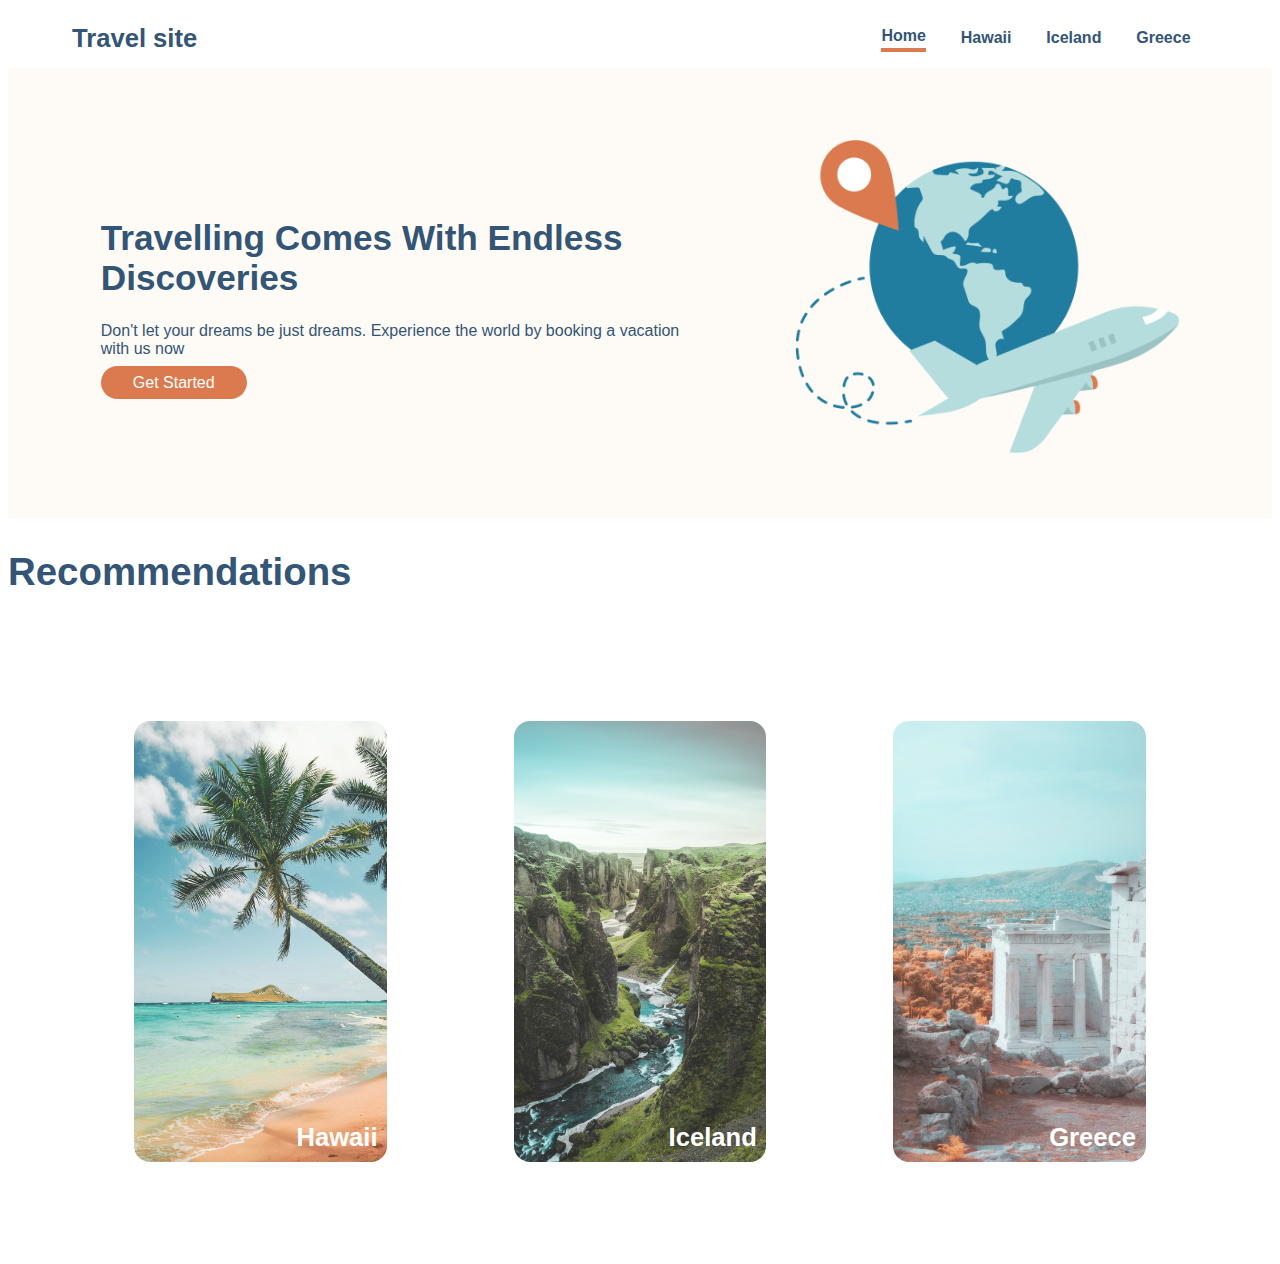
==== index.html @ c97ea915 "add sass and recommendation section" ====
<!DOCTYPE html>
<html lang="en">
  <head>
    <meta charset="UTF-8" />
    <meta http-equiv="X-UA-Compatible" content="IE=edge" />
    <meta name="viewport" content="width=device-width, initial-scale=1.0" />
    <link rel="stylesheet" href="./css/main.css" />
    <link rel="stylesheet" href="css/global.css" />
    <title>Travel Site</title>
  </head>
  <body>
    <header>
      <section class="main-nav">
        <div class="main-nav__header">Travel site</div>
        <nav>
          <ul class="main-nav__list"">
          <li id="active"><a class="main-nav__item" href="/index.html">Home</a></li>
          <li><a class="main-nav__item" href="./pages/hawaii.html">Hawaii</a></li>
          <li><a class="main-nav__item" href="./pages/iceland.html">Iceland</a></li>
          <li ><a class="main-nav__item" href="./pages/greece.html">Greece</a></li>
        </ul>
      </nav>
        
      </section>
    </header>
    <main>
      <section class="hero">
        <div class="hero-left">
          <div class="hero-header">
            <h1>Travelling Comes With Endless Discoveries</h1>
          </div>
          <div class="hero-text">
            <p>Don't let your dreams be just dreams.
               Experience the world by booking a vacation
               with us now</p>
          </div>
          <div class="hero-btn"><a href=class="btn">Get Started</a></div>
        </div>
        <div class="hero-right">
        </div>
      </section>
      <section class="recommendations">
        <div class="recommendations_header">
          <h2>Recommendations</h2>
        </div>
        <article class="recommendations-box ">
          <div class="recommendations_box__item hawaii">
            <div class="item">Hawaii</div>
          </div>
          <div class="recommendations_box__item iceland">
            <div class="item">Iceland</div>
          </div>
          <div class="recommendations_box__item greece">
            <div class="item">Greece</div>
          </div>
        </article>
      </section>
    </main>
    <footer>
      <section class="footer"></section>
    </footer>
  </body>
</html>
---- css/main.css ----
*,
*::before,
*::after {
  box-sizing: border-box;
}

html {
  font-family: Verdana, Geneva, Tahoma, sans-serif;
}

#active {
  /* text-decoration: underline;
  text-decoration-color: #db7a4e;
  text-decoration-thickness: 0.2rem; */
  border-bottom: 0.25rem solid #db7a4e;
  padding-bottom: 0.2rem;
  margin-top: 0.2rem;
}

.main-nav {
  display: flex;
  flex-direction: row;
  align-items: center;
  justify-content: space-between;
  background-color: #ffffff;
  position: -webkit-sticky;
  position: sticky;
}
.main-nav .main-nav__header {
  font-size: 1.6rem;
  font-weight: 600;
  color: #335576;
}
.main-nav .main-nav__list {
  display: flex;
  list-style: none;
  width: 30vw;
  align-items: center;
  justify-content: space-around;
  margin-right: 4rem;
  font-weight: 600;
}
.main-nav .main-nav__list li .main-nav__item {
  color: #335576;
  text-decoration: none;
}

.hero {
  background-color: #fefaf5;
  height: 50vh;
  display: flex;
  align-items: center;
  justify-content: space-evenly;
}
.hero .hero-left {
  width: 47vw;
}
.hero .hero-left h1 {
  font-size: 2.2rem;
}
.hero .hero-left a {
  background-color: #DB7A4E;
  padding: 0.5rem 2rem;
  border-radius: 2rem;
  color: white;
  font-weight: 500;
  text-decoration: none;
}
.hero .hero-right {
  background-image: url(../../assets/Images/hero.png);
  background-size: cover;
  background-position: center;
  display: flex;
  justify-content: center;
  align-items: center;
  height: 20rem;
  width: 24rem;
}

.recommendations .recommendations_header {
  font-size: 1.6rem;
  font-weight: 600;
  color: #335576;
}
.recommendations .recommendations-box {
  width: 100%;
  height: 70vh;
  display: flex;
  align-items: center;
  justify-content: space-evenly;
}
.recommendations .recommendations-box .hawaii {
  background-image: url(/assets/Images/hawaii.jpg);
  background-size: cover;
  background-position: center;
  display: flex;
  justify-content: center;
  align-items: center;
}
.recommendations .recommendations-box .iceland {
  background-image: url(/assets/Images/iceland.jpg);
  background-size: cover;
  background-position: center;
  display: flex;
  justify-content: center;
  align-items: center;
}
.recommendations .recommendations-box .greece {
  background-image: url(/assets/Images/greece.jpg);
  background-size: cover;
  background-position: center;
  display: flex;
  justify-content: center;
  align-items: center;
}
.recommendations .recommendations-box .recommendations_box__item {
  height: 70%;
  width: 20%;
  border-radius: 1rem;
  display: flex;
  align-items: flex-end;
  justify-content: flex-end;
}
.recommendations .recommendations-box .recommendations_box__item .item {
  padding: 0.6rem;
  color: white;
  font-weight: 600;
  font-size: 1.6rem;
}

h1,
p {
  color: #335576;
}/*# sourceMappingURL=main.css.map */
---- css/global.css ----
*,
*::before,
*::after {
  box-sizing: border-box;
}

html {
  font-family: Verdana, Geneva, Tahoma, sans-serif;
}

.main-nav__header {
  color: #335576;
  font-size: 2rem;
  margin-left: 4rem;
  font-weight: 600;
}

a {
  text-decoration: none;
}
/* Navbar */
#active {
  /* text-decoration: underline;
  text-decoration-color: #db7a4e;
  text-decoration-thickness: 0.2rem; */
  border-bottom: 0.25rem solid #db7a4e;
  padding-bottom: 0.2rem;
  margin-top: 0.2rem;
}
.main-nav {
  display: flex;
  flex-direction: row;
  align-items: center;
  justify-content: space-between;
  background-color: #ffffff;
  position: sticky;
}

.main-nav__list {
  display: flex;
  list-style: none;
  width: 30vw;
  align-items: center;
  justify-content: space-around;
  margin-right: 4rem;
  font-weight: 600;
}

.main-nav__header {
  color: #335576;
}

li .main-nav__item {
  color: #335576;
}
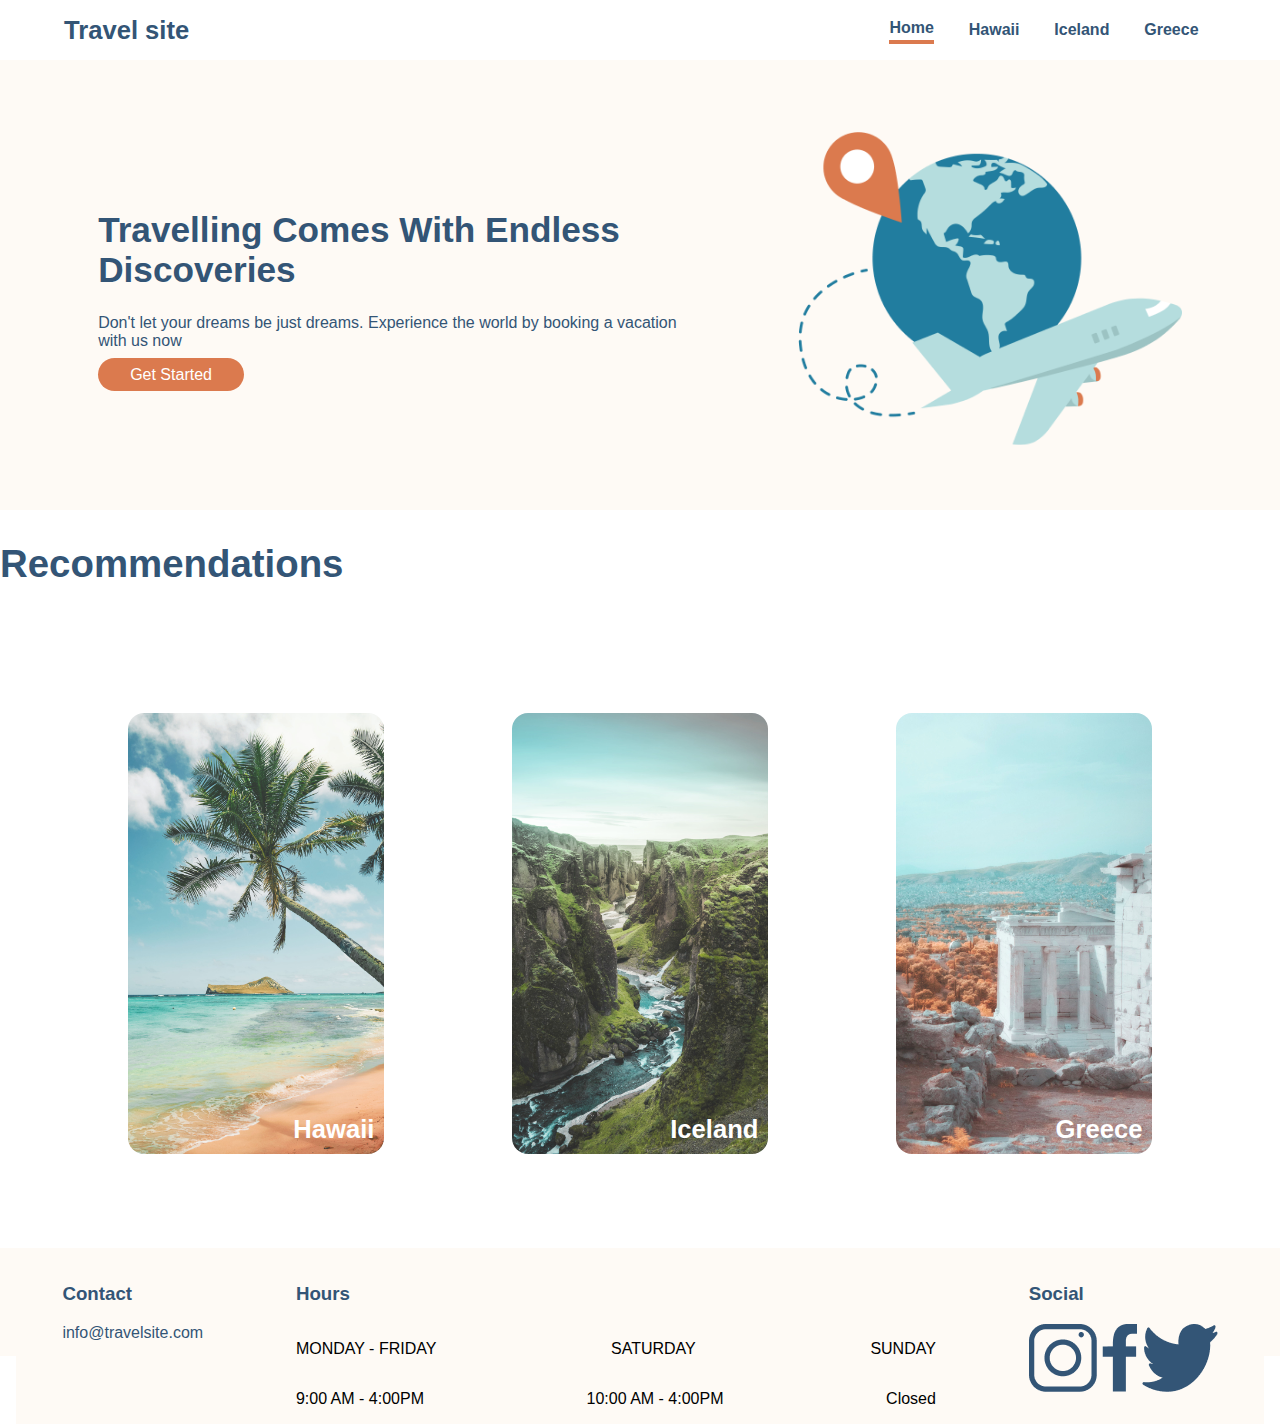
==== commit 2d0408c2: "add footer to landing page" ====
--- a/index.html
+++ b/index.html
@@ -57,7 +57,45 @@
       </section>
     </main>
     <footer>
-      <section class="footer"></section>
+      <section class="footer_container">
+        <div class="footer_contact">
+          <div class="contact_item">
+            <h3 class="contact_header">Contact</h3>
+            <p class="contact_email">info@travelsite.com</p>
+          </div>
+        </div>
+        <div class="footer_hours">
+          <h3 class="hours_header">Hours</h3>
+          <div class="hours_subheader">
+            <ul>
+              <li class="subheader_item">MONDAY - FRIDAY</li>
+              <li class="subheader_item">SATURDAY</li>
+              <li class="subheader_item">SUNDAY</li>
+            </ul>
+          </div>
+          <div class="hours">
+            <ul>
+              <li class="hours_item">9:00 AM - 4:00PM</li>
+              <li class="hours_item">10:00 AM - 4:00PM</li>
+              <li class="hours_item">Closed</li>
+            </ul>
+          </div>
+        </div>
+
+          <div class="footer_social">
+            <h3 class="social_header">Social</h3>
+            <a class="social_item" href="www.instagram.com">
+              <img src="/assets/Icons/icon-instagram.png"
+               alt="instagram icon">
+            </a>
+            <a class="social_item" href="www.facebook.com">
+              <img src="/assets/Icons/icon-facebook.png" alt="facebook icon">
+            </a>
+            <a class="social_item" href="www.twitter.com">
+              <img src="/assets/Icons/icon-twitter.png" alt="twitter icon">
+            </a>
+          </div>
+      </section>
     </footer>
   </body>
 </html>
--- a/css/main.css
+++ b/css/main.css
@@ -6,6 +6,11 @@
 
 html {
   font-family: Verdana, Geneva, Tahoma, sans-serif;
+}
+
+body {
+  margin: 0;
+  padding: 0;
 }
 
 #active {
@@ -91,27 +96,27 @@
 }
 .recommendations .recommendations-box .hawaii {
   background-image: url(/assets/Images/hawaii.jpg);
+  display: flex;
+  justify-content: space-around;
+  align-items: center;
   background-size: cover;
   background-position: center;
-  display: flex;
-  justify-content: center;
-  align-items: center;
 }
 .recommendations .recommendations-box .iceland {
   background-image: url(/assets/Images/iceland.jpg);
+  display: flex;
+  justify-content: space-around;
+  align-items: center;
   background-size: cover;
   background-position: center;
-  display: flex;
-  justify-content: center;
-  align-items: center;
 }
 .recommendations .recommendations-box .greece {
   background-image: url(/assets/Images/greece.jpg);
+  display: flex;
+  justify-content: space-around;
+  align-items: center;
   background-size: cover;
   background-position: center;
-  display: flex;
-  justify-content: center;
-  align-items: center;
 }
 .recommendations .recommendations-box .recommendations_box__item {
   height: 70%;
@@ -128,6 +133,60 @@
   font-size: 1.6rem;
 }
 
+footer {
+  background-color: #FEFAF5;
+  height: 12vh;
+  padding: 1rem;
+}
+
+.footer_container {
+  display: flex;
+  justify-content: space-around;
+  align-items: center;
+  background-color: #FEFAF5;
+  align-items: flex-start;
+}
+.footer_container .footer_contact .contact_header {
+  color: #335576;
+}
+.footer_container .footer_hours {
+  width: 50vw;
+  display: flex;
+  align-items: flex-start;
+  flex-direction: column;
+}
+.footer_container .footer_hours .hours_header {
+  color: #335576;
+}
+.footer_container .footer_hours .hours_subheader {
+  width: 100%;
+}
+.footer_container .footer_hours .hours_subheader ul {
+  list-style: none;
+  display: flex;
+  align-items: center;
+  justify-content: space-between;
+  flex-direction: row;
+  padding: 0;
+}
+.footer_container .footer_hours .hours {
+  width: 100%;
+}
+.footer_container .footer_hours .hours ul {
+  list-style: none;
+  display: flex;
+  align-items: center;
+  justify-content: space-between;
+  flex-direction: row;
+  padding: 0;
+}
+.footer_container .footer_social .social_header {
+  color: #335576;
+}
+.footer_container .footer_social a {
+  text-decoration: none;
+}
+
 h1,
 p {
   color: #335576;
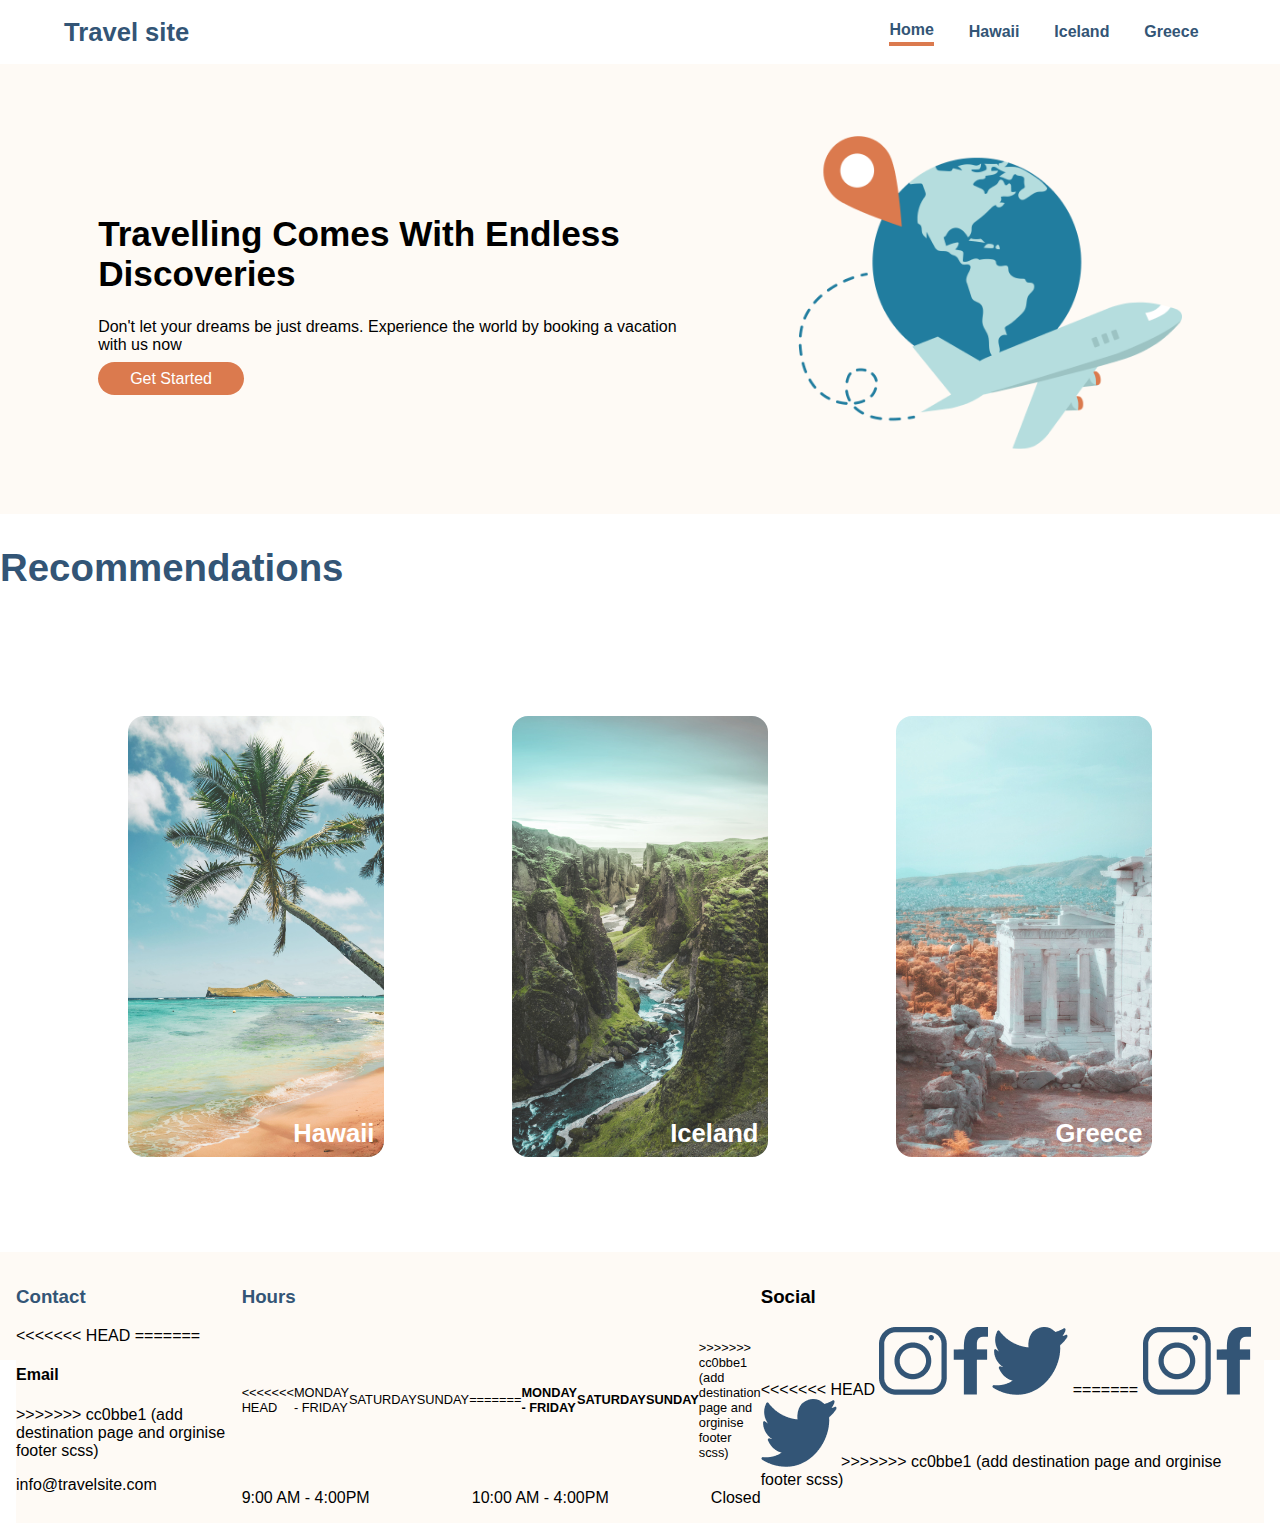
==== commit 3570fb2a: "commit merge" ====
--- a/index.html
+++ b/index.html
@@ -61,6 +61,10 @@
         <div class="footer_contact">
           <div class="contact_item">
             <h3 class="contact_header">Contact</h3>
+<<<<<<< HEAD
+=======
+            <h4 class="contact_subheader">Email</h4>
+>>>>>>> cc0bbe1 (add destination page and orginise footer scss)
             <p class="contact_email">info@travelsite.com</p>
           </div>
         </div>
@@ -68,9 +72,15 @@
           <h3 class="hours_header">Hours</h3>
           <div class="hours_subheader">
             <ul>
+<<<<<<< HEAD
               <li class="subheader_item">MONDAY - FRIDAY</li>
               <li class="subheader_item">SATURDAY</li>
               <li class="subheader_item">SUNDAY</li>
+=======
+              <li class="subheader_item"><h4>MONDAY - FRIDAY</h4></li>
+              <li class="subheader_item"><h4>SATURDAY</h4></li>
+              <li class="subheader_item"><h4>SUNDAY</h4></li>
+>>>>>>> cc0bbe1 (add destination page and orginise footer scss)
             </ul>
           </div>
           <div class="hours">
@@ -84,6 +94,7 @@
 
           <div class="footer_social">
             <h3 class="social_header">Social</h3>
+<<<<<<< HEAD
             <a class="social_item" href="www.instagram.com">
               <img src="/assets/Icons/icon-instagram.png"
                alt="instagram icon">
@@ -94,6 +105,25 @@
             <a class="social_item" href="www.twitter.com">
               <img src="/assets/Icons/icon-twitter.png" alt="twitter icon">
             </a>
+=======
+            <a class="social_item"
+             href="www.instagram.com">
+              <img src="/assets/Icons/icon-instagram.png" alt="instagram icon">
+            </a>
+
+
+            <a class="social_item"
+             href="www.facebook.com"
+             class="facebook" >
+              <img class="facebook" src="/assets/Icons/icon-facebook.png" alt="facebook icon">
+            </a>
+
+            <a class="social_item"
+             href="www.twitter.com">
+              <img src="/assets/Icons/icon-twitter.png" alt="twitter icon">
+            </a>
+
+>>>>>>> cc0bbe1 (add destination page and orginise footer scss)
           </div>
       </section>
     </footer>
--- a/css/main.css
+++ b/css/main.css
@@ -28,8 +28,14 @@
   align-items: center;
   justify-content: space-between;
   background-color: #ffffff;
+<<<<<<< HEAD
   position: -webkit-sticky;
   position: sticky;
+=======
+  position: fixed;
+  width: 100%;
+  height: 4rem;
+>>>>>>> cc0bbe1 (add destination page and orginise footer scss)
 }
 .main-nav .main-nav__header {
   font-size: 1.6rem;
@@ -56,6 +62,10 @@
   display: flex;
   align-items: center;
   justify-content: space-evenly;
+<<<<<<< HEAD
+=======
+  padding-top: 4rem;
+>>>>>>> cc0bbe1 (add destination page and orginise footer scss)
 }
 .hero .hero-left {
   width: 47vw;
@@ -168,6 +178,12 @@
   justify-content: space-between;
   flex-direction: row;
   padding: 0;
+<<<<<<< HEAD
+=======
+  color: #DB7A4E;
+  font-weight: 500;
+  font-size: 0.8rem;
+>>>>>>> cc0bbe1 (add destination page and orginise footer scss)
 }
 .footer_container .footer_hours .hours {
   width: 100%;
@@ -180,12 +196,25 @@
   flex-direction: row;
   padding: 0;
 }
+<<<<<<< HEAD
 .footer_container .footer_social .social_header {
+=======
+.footer_container .footer_social_header {
+>>>>>>> cc0bbe1 (add destination page and orginise footer scss)
   color: #335576;
 }
 .footer_container .footer_social a {
   text-decoration: none;
 }
+<<<<<<< HEAD
+=======
+.footer_container .footer_social a img {
+  width: 2rem;
+}
+.footer_container .footer_social a .facebook {
+  width: 1rem;
+}
+>>>>>>> cc0bbe1 (add destination page and orginise footer scss)
 
 h1,
 p {
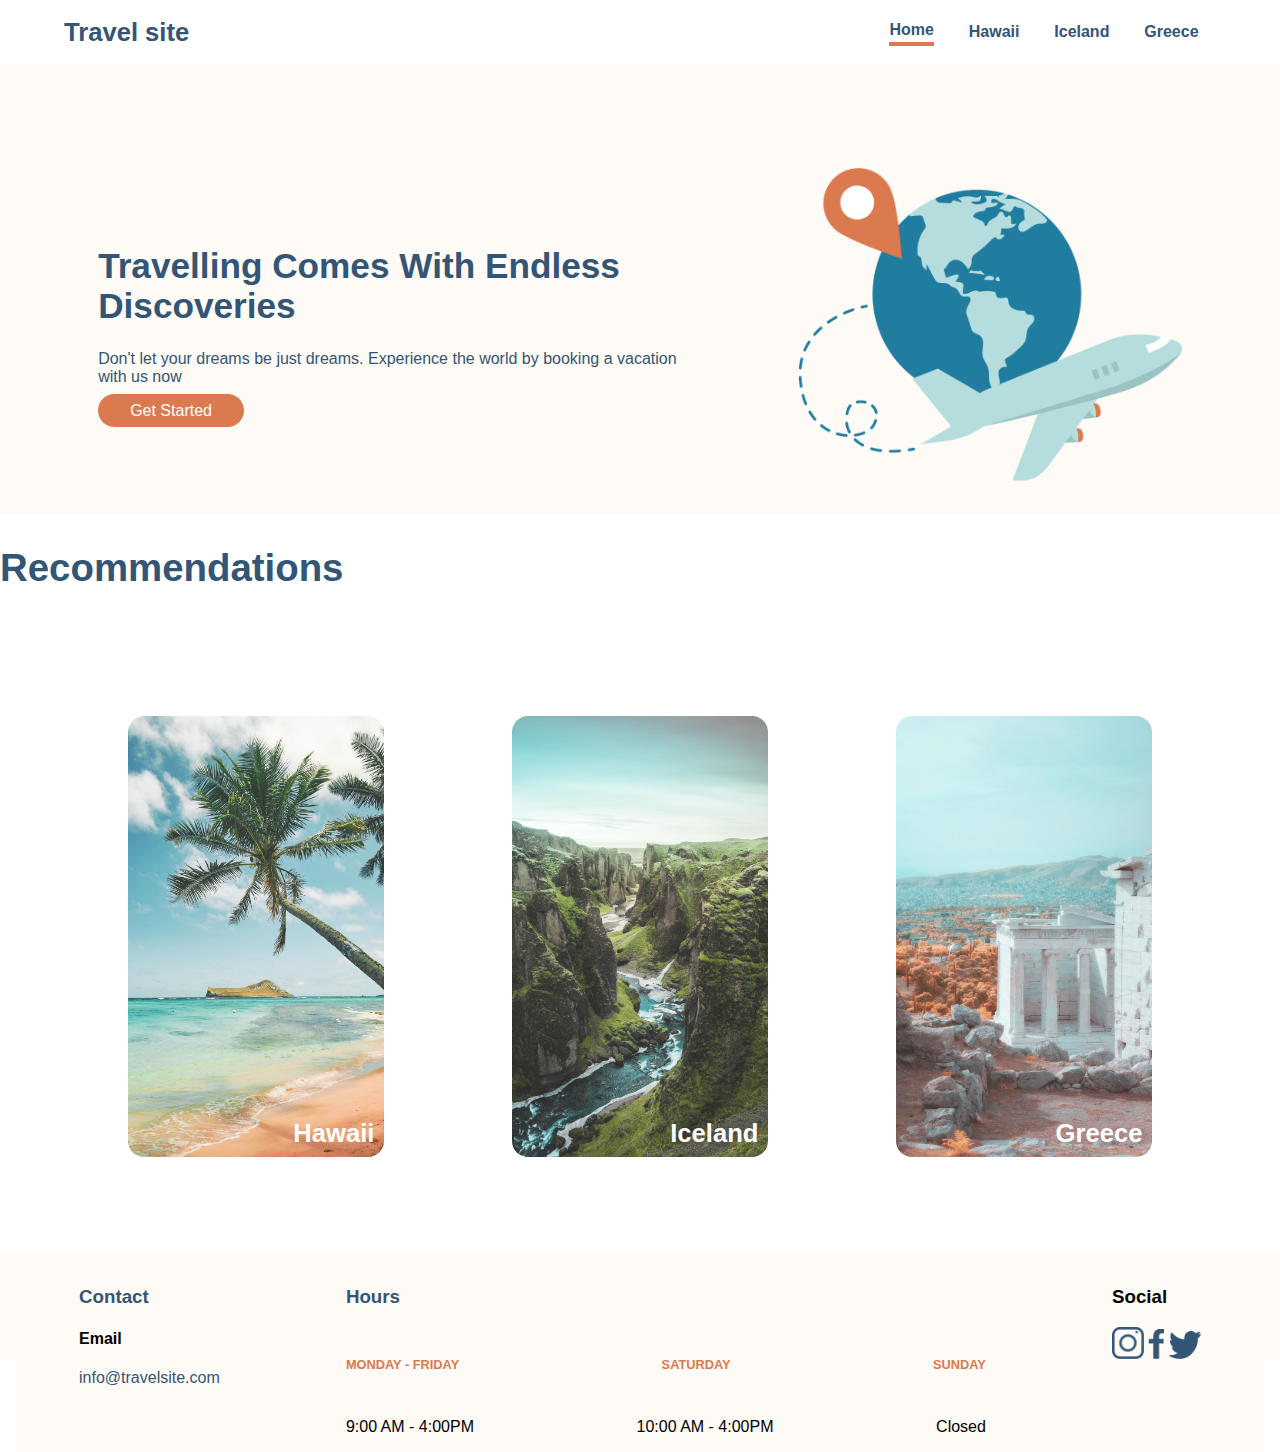
==== commit 023bc536: "add destination html,css and clean code" ====
--- a/index.html
+++ b/index.html
@@ -61,10 +61,7 @@
         <div class="footer_contact">
           <div class="contact_item">
             <h3 class="contact_header">Contact</h3>
-<<<<<<< HEAD
-=======
             <h4 class="contact_subheader">Email</h4>
->>>>>>> cc0bbe1 (add destination page and orginise footer scss)
             <p class="contact_email">info@travelsite.com</p>
           </div>
         </div>
@@ -72,15 +69,9 @@
           <h3 class="hours_header">Hours</h3>
           <div class="hours_subheader">
             <ul>
-<<<<<<< HEAD
-              <li class="subheader_item">MONDAY - FRIDAY</li>
-              <li class="subheader_item">SATURDAY</li>
-              <li class="subheader_item">SUNDAY</li>
-=======
               <li class="subheader_item"><h4>MONDAY - FRIDAY</h4></li>
               <li class="subheader_item"><h4>SATURDAY</h4></li>
               <li class="subheader_item"><h4>SUNDAY</h4></li>
->>>>>>> cc0bbe1 (add destination page and orginise footer scss)
             </ul>
           </div>
           <div class="hours">
@@ -94,18 +85,6 @@
 
           <div class="footer_social">
             <h3 class="social_header">Social</h3>
-<<<<<<< HEAD
-            <a class="social_item" href="www.instagram.com">
-              <img src="/assets/Icons/icon-instagram.png"
-               alt="instagram icon">
-            </a>
-            <a class="social_item" href="www.facebook.com">
-              <img src="/assets/Icons/icon-facebook.png" alt="facebook icon">
-            </a>
-            <a class="social_item" href="www.twitter.com">
-              <img src="/assets/Icons/icon-twitter.png" alt="twitter icon">
-            </a>
-=======
             <a class="social_item"
              href="www.instagram.com">
               <img src="/assets/Icons/icon-instagram.png" alt="instagram icon">
@@ -123,7 +102,6 @@
               <img src="/assets/Icons/icon-twitter.png" alt="twitter icon">
             </a>
 
->>>>>>> cc0bbe1 (add destination page and orginise footer scss)
           </div>
       </section>
     </footer>
--- a/css/main.css
+++ b/css/main.css
@@ -28,14 +28,9 @@
   align-items: center;
   justify-content: space-between;
   background-color: #ffffff;
-<<<<<<< HEAD
-  position: -webkit-sticky;
-  position: sticky;
-=======
   position: fixed;
   width: 100%;
   height: 4rem;
->>>>>>> cc0bbe1 (add destination page and orginise footer scss)
 }
 .main-nav .main-nav__header {
   font-size: 1.6rem;
@@ -62,10 +57,7 @@
   display: flex;
   align-items: center;
   justify-content: space-evenly;
-<<<<<<< HEAD
-=======
   padding-top: 4rem;
->>>>>>> cc0bbe1 (add destination page and orginise footer scss)
 }
 .hero .hero-left {
   width: 47vw;
@@ -178,12 +170,9 @@
   justify-content: space-between;
   flex-direction: row;
   padding: 0;
-<<<<<<< HEAD
-=======
   color: #DB7A4E;
   font-weight: 500;
   font-size: 0.8rem;
->>>>>>> cc0bbe1 (add destination page and orginise footer scss)
 }
 .footer_container .footer_hours .hours {
   width: 100%;
@@ -196,25 +185,18 @@
   flex-direction: row;
   padding: 0;
 }
-<<<<<<< HEAD
-.footer_container .footer_social .social_header {
-=======
 .footer_container .footer_social_header {
->>>>>>> cc0bbe1 (add destination page and orginise footer scss)
   color: #335576;
 }
 .footer_container .footer_social a {
   text-decoration: none;
 }
-<<<<<<< HEAD
-=======
 .footer_container .footer_social a img {
   width: 2rem;
 }
 .footer_container .footer_social a .facebook {
   width: 1rem;
 }
->>>>>>> cc0bbe1 (add destination page and orginise footer scss)
 
 h1,
 p {
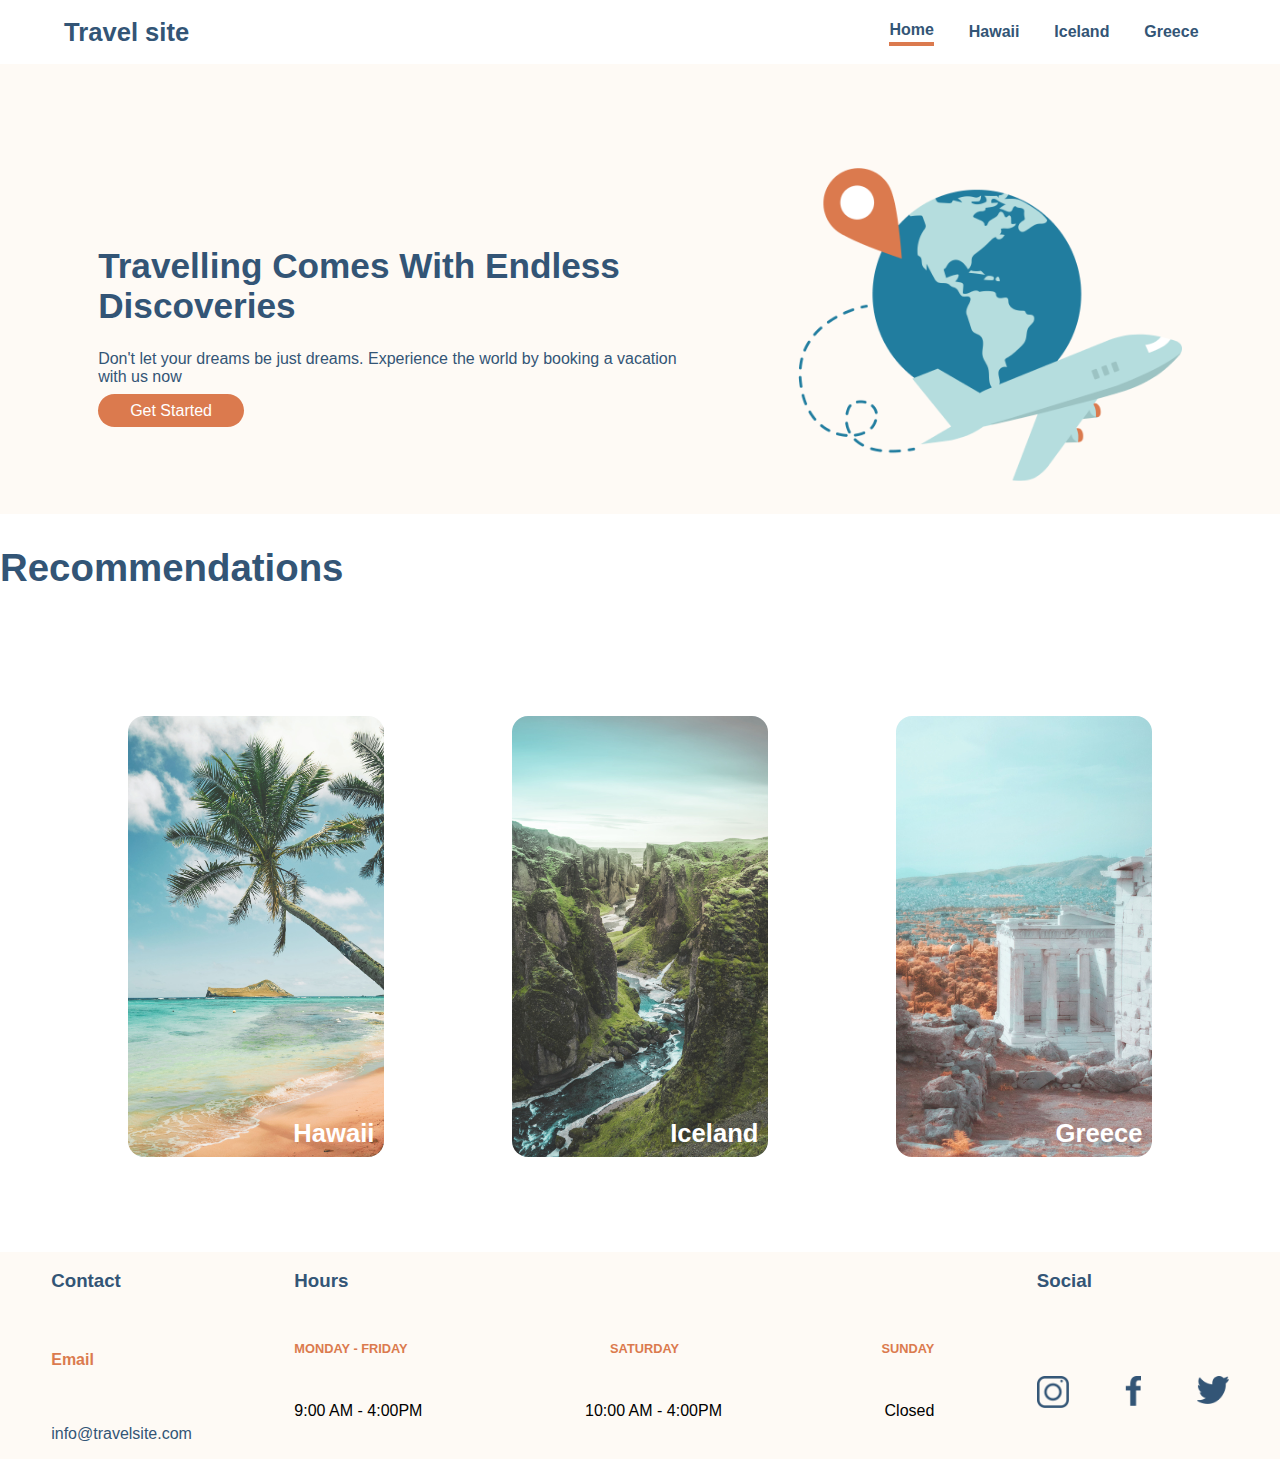
==== commit 810c6b35: "update footer" ====
--- a/index.html
+++ b/index.html
@@ -60,9 +60,11 @@
       <section class="footer_container">
         <div class="footer_contact">
           <div class="contact_item">
-            <h3 class="contact_header">Contact</h3>
-            <h4 class="contact_subheader">Email</h4>
-            <p class="contact_email">info@travelsite.com</p>
+            
+            <div class="contact_head"><h3 class="contact_header">Contact</h3></div>
+            <div class="contact_subhead"><h4 class="contact_subheader">Email</h4></div>
+            <div class="contact_email"><p class="contact_email">info@travelsite.com</p></div>
+            
           </div>
         </div>
         <div class="footer_hours">
@@ -84,8 +86,12 @@
         </div>
 
           <div class="footer_social">
-            <h3 class="social_header">Social</h3>
-            <a class="social_item"
+            <div class="social_head">
+              <h3 class="social_header">Social</h3>
+            </div>
+            
+            <div class="social_icons">
+              <a class="social_item"
              href="www.instagram.com">
               <img src="/assets/Icons/icon-instagram.png" alt="instagram icon">
             </a>
@@ -101,7 +107,7 @@
              href="www.twitter.com">
               <img src="/assets/Icons/icon-twitter.png" alt="twitter icon">
             </a>
-
+            </div>
           </div>
       </section>
     </footer>
--- a/css/main.css
+++ b/css/main.css
@@ -7,16 +7,12 @@
 html {
   font-family: Verdana, Geneva, Tahoma, sans-serif;
 }
-
-body {
+html body {
   margin: 0;
   padding: 0;
 }
 
 #active {
-  /* text-decoration: underline;
-  text-decoration-color: #db7a4e;
-  text-decoration-thickness: 0.2rem; */
   border-bottom: 0.25rem solid #db7a4e;
   padding-bottom: 0.2rem;
   margin-top: 0.2rem;
@@ -24,9 +20,9 @@
 
 .main-nav {
   display: flex;
+  align-items: center;
+  justify-content: space-between;
   flex-direction: row;
-  align-items: center;
-  justify-content: space-between;
   background-color: #ffffff;
   position: fixed;
   width: 100%;
@@ -38,11 +34,11 @@
   color: #335576;
 }
 .main-nav .main-nav__list {
-  display: flex;
+  justify-content: space-around;
+  display: flex;
+  align-items: center;
   list-style: none;
   width: 30vw;
-  align-items: center;
-  justify-content: space-around;
   margin-right: 4rem;
   font-weight: 600;
 }
@@ -52,11 +48,11 @@
 }
 
 .hero {
+  display: flex;
+  align-items: center;
+  justify-content: space-evenly;
   background-color: #fefaf5;
   height: 50vh;
-  display: flex;
-  align-items: center;
-  justify-content: space-evenly;
   padding-top: 4rem;
 }
 .hero .hero-left {
@@ -74,12 +70,11 @@
   text-decoration: none;
 }
 .hero .hero-right {
+  display: flex;
+  align-items: center;
   background-image: url(../../assets/Images/hero.png);
   background-size: cover;
   background-position: center;
-  display: flex;
-  justify-content: center;
-  align-items: center;
   height: 20rem;
   width: 24rem;
 }
@@ -98,24 +93,24 @@
 }
 .recommendations .recommendations-box .hawaii {
   background-image: url(/assets/Images/hawaii.jpg);
-  display: flex;
-  justify-content: space-around;
+  justify-content: space-around;
+  display: flex;
   align-items: center;
   background-size: cover;
   background-position: center;
 }
 .recommendations .recommendations-box .iceland {
   background-image: url(/assets/Images/iceland.jpg);
-  display: flex;
-  justify-content: space-around;
+  justify-content: space-around;
+  display: flex;
   align-items: center;
   background-size: cover;
   background-position: center;
 }
 .recommendations .recommendations-box .greece {
   background-image: url(/assets/Images/greece.jpg);
-  display: flex;
-  justify-content: space-around;
+  justify-content: space-around;
+  display: flex;
   align-items: center;
   background-size: cover;
   background-position: center;
@@ -138,18 +133,27 @@
 footer {
   background-color: #FEFAF5;
   height: 12vh;
-  padding: 1rem;
 }
 
 .footer_container {
-  display: flex;
-  justify-content: space-around;
+  justify-content: space-around;
+  display: flex;
   align-items: center;
   background-color: #FEFAF5;
   align-items: flex-start;
 }
-.footer_container .footer_contact .contact_header {
-  color: #335576;
+.footer_container .footer_contact .contact_item {
+  height: 23vh;
+  display: flex;
+  align-items: flex-start;
+  justify-content: space-between;
+  flex-direction: column;
+}
+.footer_container .footer_contact .contact_item .contact_head {
+  color: #335576;
+}
+.footer_container .footer_contact .contact_item .contact_subhead {
+  color: #DB7A4E;
 }
 .footer_container .footer_hours {
   width: 50vw;
@@ -164,11 +168,11 @@
   width: 100%;
 }
 .footer_container .footer_hours .hours_subheader ul {
+  display: flex;
+  align-items: center;
+  justify-content: space-between;
   list-style: none;
   display: flex;
-  align-items: center;
-  justify-content: space-between;
-  flex-direction: row;
   padding: 0;
   color: #DB7A4E;
   font-weight: 500;
@@ -178,23 +182,35 @@
   width: 100%;
 }
 .footer_container .footer_hours .hours ul {
+  display: flex;
+  align-items: center;
+  justify-content: space-between;
   list-style: none;
-  display: flex;
-  align-items: center;
-  justify-content: space-between;
   flex-direction: row;
   padding: 0;
 }
-.footer_container .footer_social_header {
-  color: #335576;
-}
-.footer_container .footer_social a {
+.footer_container .footer_social {
+  height: 10rem;
+  width: 15%;
+  display: flex;
+  flex-direction: column;
+  justify-content: space-between;
+}
+.footer_container .footer_social .social_head .social_header {
+  color: #335576;
+}
+.footer_container .footer_social .social_icons {
+  justify-content: space-between;
+  display: flex;
+  align-items: flex-start;
+}
+.footer_container .footer_social .social_icons a {
   text-decoration: none;
 }
-.footer_container .footer_social a img {
+.footer_container .footer_social .social_icons a img {
   width: 2rem;
 }
-.footer_container .footer_social a .facebook {
+.footer_container .footer_social .social_icons a .facebook {
   width: 1rem;
 }
 
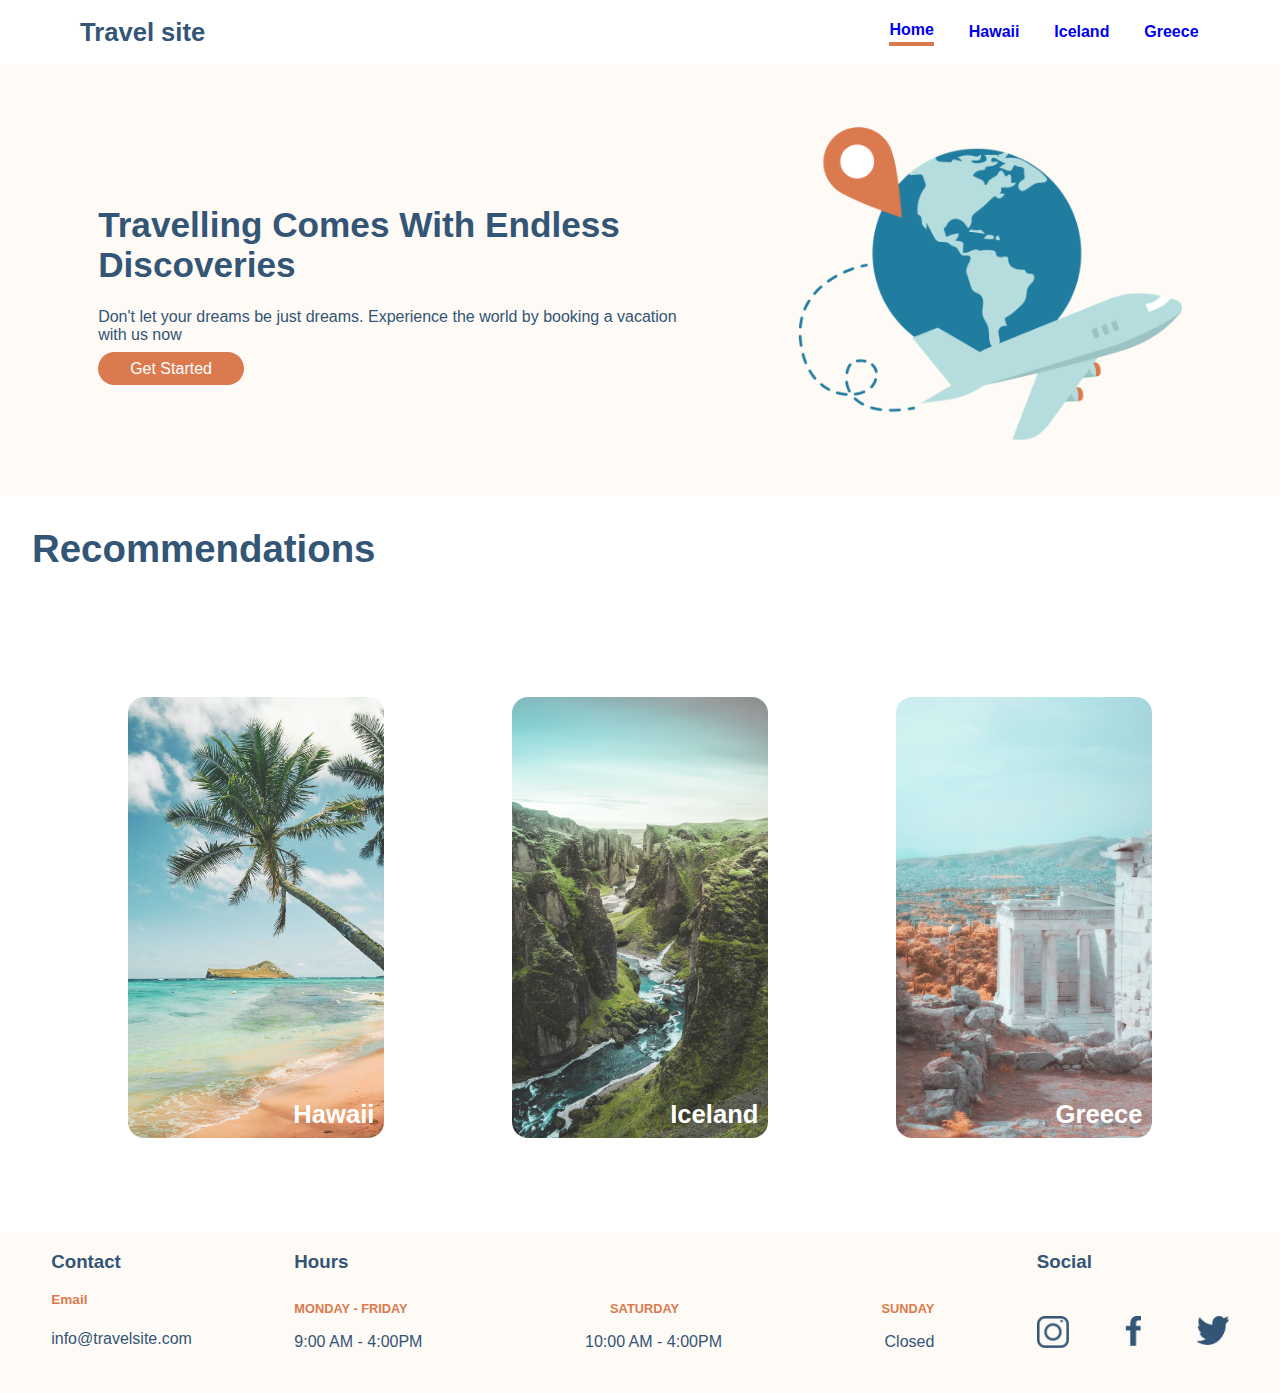
==== commit 57892d9e: "add BEM, href links and orginise code" ====
--- a/index.html
+++ b/index.html
@@ -10,14 +10,14 @@
   </head>
   <body>
     <header>
-      <section class="main-nav">
-        <div class="main-nav__header">Travel site</div>
+      <section class="navbar">
+        <a href="./index.html"><div class="navbar__header">Travel site</div></a>
         <nav>
-          <ul class="main-nav__list"">
-          <li id="active"><a class="main-nav__item" href="/index.html">Home</a></li>
-          <li><a class="main-nav__item" href="./pages/hawaii.html">Hawaii</a></li>
-          <li><a class="main-nav__item" href="./pages/iceland.html">Iceland</a></li>
-          <li ><a class="main-nav__item" href="./pages/greece.html">Greece</a></li>
+          <ul class="navbar__list"">
+          <li id="active"><a class="navbar__item" href="/index.html">Home</a></li>
+          <li><a class="navbar__item" href="./pages/hawaii.html">Hawaii</a></li>
+          <li><a class="navbar__item" href="./pages/iceland.html">Iceland</a></li>
+          <li ><a class="navbar__item" href="./pages/greece.html">Greece</a></li>
         </ul>
       </nav>
         
@@ -25,86 +25,106 @@
     </header>
     <main>
       <section class="hero">
-        <div class="hero-left">
-          <div class="hero-header">
+        <div class="hero__left">
+          <div class="hero__left--header">
             <h1>Travelling Comes With Endless Discoveries</h1>
           </div>
-          <div class="hero-text">
+          <div class="hero__left--text">
             <p>Don't let your dreams be just dreams.
                Experience the world by booking a vacation
                with us now</p>
           </div>
-          <div class="hero-btn"><a href=class="btn">Get Started</a></div>
+          <div class="hero__left--btn"><a href="./pages/get-started.html"="btn">Get Started</a></div>
         </div>
-        <div class="hero-right">
+        <div class="hero__right">
         </div>
       </section>
       <section class="recommendations">
-        <div class="recommendations_header">
+        <div class="recommendations__header">
           <h2>Recommendations</h2>
         </div>
-        <article class="recommendations-box ">
-          <div class="recommendations_box__item hawaii">
-            <div class="item">Hawaii</div>
-          </div>
-          <div class="recommendations_box__item iceland">
+
+        <article class="recommendations__box "
+        >
+            <a href="./pages/hawaii.html"
+            class="recommendations__box--item hawaii">
+          <div >
+            <div class="item">Hawaii</div>            
+          </div></a>
+
+          <a href="./pages/iceland.html"
+          class="recommendations__box--item iceland">
+          <div >
             <div class="item">Iceland</div>
-          </div>
-          <div class="recommendations_box__item greece">
+          </div></a>
+
+          <a href="./pages/greece.html"
+           class="recommendations__box--item greece">
+          <div >
             <div class="item">Greece</div>
-          </div>
+          </div></a>
+
         </article>
       </section>
     </main>
     <footer>
-      <section class="footer_container">
-        <div class="footer_contact">
-          <div class="contact_item">
+      <section class="footer">
+        <div class="footer__contact">
+          <div class="footer__contact--item">
             
-            <div class="contact_head"><h3 class="contact_header">Contact</h3></div>
-            <div class="contact_subhead"><h4 class="contact_subheader">Email</h4></div>
-            <div class="contact_email"><p class="contact_email">info@travelsite.com</p></div>
+            <div class="footer__contact--head">
+              <h3 class="footer__contact--header">Contact</h3>
+            </div>
+            <div class="footer__contact--subhead">
+              <h4 class="footer__contact--subheader">Email</h4>
+            </div>
+            <div class="footer__contact--email">
+              <a class="email" href="info@travelsite.com">info@travelsite.com</a>
+            </div>
             
           </div>
         </div>
-        <div class="footer_hours">
-          <h3 class="hours_header">Hours</h3>
-          <div class="hours_subheader">
+        <div class="footer__hours">
+          <h3 class="footer__hours--header">Hours</h3>
+          <div class="footer__hours--subheader">
             <ul>
-              <li class="subheader_item"><h4>MONDAY - FRIDAY</h4></li>
-              <li class="subheader_item"><h4>SATURDAY</h4></li>
-              <li class="subheader_item"><h4>SUNDAY</h4></li>
+              <li class="footer__hours--item"><h4>MONDAY - FRIDAY</h4></li>
+              <li class="footer__hours--item"><h4>SATURDAY</h4></li>
+              <li class="footer__hours--item"><h4>SUNDAY</h4></li>
             </ul>
           </div>
-          <div class="hours">
+          <div class="footer__hours--times">
             <ul>
-              <li class="hours_item">9:00 AM - 4:00PM</li>
-              <li class="hours_item">10:00 AM - 4:00PM</li>
-              <li class="hours_item">Closed</li>
+              <li class="footer__hours--time">9:00 AM - 4:00PM</li>
+              <li class="footer__hours--time">10:00 AM - 4:00PM</li>
+              <li class="footer__hours--time">Closed</li>
             </ul>
           </div>
         </div>
 
-          <div class="footer_social">
-            <div class="social_head">
-              <h3 class="social_header">Social</h3>
+          <div class="footer__social">
+            <div class="footer__social--head">
+              <h3 class="footer__social--header">Social</h3>
             </div>
             
-            <div class="social_icons">
-              <a class="social_item"
-             href="www.instagram.com">
+            <div class="footer__social--icons">
+              <a class="footer__social_item"
+             href="https://www.instagram.com"
+              target="_blank">
               <img src="/assets/Icons/icon-instagram.png" alt="instagram icon">
             </a>
 
 
             <a class="social_item"
-             href="www.facebook.com"
-             class="facebook" >
+             href="https://www.facebook.com"
+             class="facebook"
+             target="_blank" >
               <img class="facebook" src="/assets/Icons/icon-facebook.png" alt="facebook icon">
             </a>
 
             <a class="social_item"
-             href="www.twitter.com">
+            target="_blank"
+             href="https://www.twitter.com">
               <img src="/assets/Icons/icon-twitter.png" alt="twitter icon">
             </a>
             </div>
--- a/css/main.css
+++ b/css/main.css
@@ -18,7 +18,7 @@
   margin-top: 0.2rem;
 }
 
-.main-nav {
+.navbar {
   display: flex;
   align-items: center;
   justify-content: space-between;
@@ -27,13 +27,18 @@
   position: fixed;
   width: 100%;
   height: 4rem;
-}
-.main-nav .main-nav__header {
+  z-index: 1;
+}
+.navbar a {
+  text-decoration: none;
+}
+.navbar__header {
   font-size: 1.6rem;
   font-weight: 600;
   color: #335576;
-}
-.main-nav .main-nav__list {
+  margin-left: 5rem;
+}
+.navbar__list {
   justify-content: space-around;
   display: flex;
   align-items: center;
@@ -42,7 +47,7 @@
   margin-right: 4rem;
   font-weight: 600;
 }
-.main-nav .main-nav__list li .main-nav__item {
+li .navbar__list__item {
   color: #335576;
   text-decoration: none;
 }
@@ -52,24 +57,32 @@
   align-items: center;
   justify-content: space-evenly;
   background-color: #fefaf5;
-  height: 50vh;
+  height: 55vh;
   padding-top: 4rem;
 }
-.hero .hero-left {
+.hero .hero__left {
   width: 47vw;
 }
-.hero .hero-left h1 {
+.hero .hero__left h1 {
   font-size: 2.2rem;
 }
-.hero .hero-left a {
+.hero .hero__left a {
   background-color: #DB7A4E;
+  color: white;
   padding: 0.5rem 2rem;
   border-radius: 2rem;
-  color: white;
   font-weight: 500;
   text-decoration: none;
 }
-.hero .hero-right {
+.hero .hero__left a:hover {
+  background-color: white;
+  color: #DB7A4E;
+  padding: 0.5rem 2rem;
+  border-radius: 2rem;
+  font-weight: 500;
+  text-decoration: none;
+}
+.hero .hero__right {
   display: flex;
   align-items: center;
   background-image: url(../../assets/Images/hero.png);
@@ -79,19 +92,20 @@
   width: 24rem;
 }
 
-.recommendations .recommendations_header {
+.recommendations .recommendations__header {
   font-size: 1.6rem;
   font-weight: 600;
   color: #335576;
-}
-.recommendations .recommendations-box {
+  padding-left: 2rem;
+}
+.recommendations .recommendations__box {
   width: 100%;
   height: 70vh;
   display: flex;
   align-items: center;
   justify-content: space-evenly;
 }
-.recommendations .recommendations-box .hawaii {
+.recommendations .recommendations__box .hawaii {
   background-image: url(/assets/Images/hawaii.jpg);
   justify-content: space-around;
   display: flex;
@@ -99,7 +113,7 @@
   background-size: cover;
   background-position: center;
 }
-.recommendations .recommendations-box .iceland {
+.recommendations .recommendations__box .iceland {
   background-image: url(/assets/Images/iceland.jpg);
   justify-content: space-around;
   display: flex;
@@ -107,7 +121,7 @@
   background-size: cover;
   background-position: center;
 }
-.recommendations .recommendations-box .greece {
+.recommendations .recommendations__box .greece {
   background-image: url(/assets/Images/greece.jpg);
   justify-content: space-around;
   display: flex;
@@ -115,15 +129,16 @@
   background-size: cover;
   background-position: center;
 }
-.recommendations .recommendations-box .recommendations_box__item {
+.recommendations .recommendations__box .recommendations__box--item {
   height: 70%;
   width: 20%;
   border-radius: 1rem;
   display: flex;
   align-items: flex-end;
   justify-content: flex-end;
-}
-.recommendations .recommendations-box .recommendations_box__item .item {
+  text-decoration: none;
+}
+.recommendations .recommendations__box .recommendations__box--item .item {
   padding: 0.6rem;
   color: white;
   font-weight: 600;
@@ -135,39 +150,49 @@
   height: 12vh;
 }
 
-.footer_container {
+.footer {
   justify-content: space-around;
   display: flex;
   align-items: center;
   background-color: #FEFAF5;
   align-items: flex-start;
 }
-.footer_container .footer_contact .contact_item {
-  height: 23vh;
-  display: flex;
-  align-items: flex-start;
-  justify-content: space-between;
+.footer .footer__contact .footer__contact--item {
+  display: flex;
+  align-items: flex-start;
   flex-direction: column;
 }
-.footer_container .footer_contact .contact_item .contact_head {
-  color: #335576;
-}
-.footer_container .footer_contact .contact_item .contact_subhead {
+.footer .footer__contact .footer__contact--item .footer__contact--head {
+  color: #335576;
+}
+.footer .footer__contact .footer__contact--item .footer__contact--subhead {
   color: #DB7A4E;
 }
-.footer_container .footer_hours {
+.footer .footer__contact .footer__contact--item .footer__contact--subhead .footer__contact--subheader {
+  margin: 0 0 0.4rem 0;
+  font-size: 0.85rem;
+  font-weight: 600;
+}
+.footer .footer__contact .footer__contact--item .footer__contact--email {
+  padding-top: 1rem;
+}
+.footer .footer__contact .footer__contact--item .footer__contact--email .email {
+  text-decoration: none;
+  color: #335576;
+}
+.footer .footer__hours {
   width: 50vw;
   display: flex;
   align-items: flex-start;
   flex-direction: column;
 }
-.footer_container .footer_hours .hours_header {
-  color: #335576;
-}
-.footer_container .footer_hours .hours_subheader {
-  width: 100%;
-}
-.footer_container .footer_hours .hours_subheader ul {
+.footer .footer__hours .footer__hours--header {
+  color: #335576;
+}
+.footer .footer__hours .footer__hours--subheader {
+  width: 100%;
+}
+.footer .footer__hours .footer__hours--subheader ul {
   display: flex;
   align-items: center;
   justify-content: space-between;
@@ -177,11 +202,15 @@
   color: #DB7A4E;
   font-weight: 500;
   font-size: 0.8rem;
-}
-.footer_container .footer_hours .hours {
-  width: 100%;
-}
-.footer_container .footer_hours .hours ul {
+  margin: 0;
+  line-height: 0;
+}
+.footer .footer__hours .footer__hours--times {
+  width: 100%;
+  line-height: 0;
+  color: #335576;
+}
+.footer .footer__hours .footer__hours--times ul {
   display: flex;
   align-items: center;
   justify-content: space-between;
@@ -189,28 +218,30 @@
   flex-direction: row;
   padding: 0;
 }
-.footer_container .footer_social {
+.footer .footer__social {
   height: 10rem;
   width: 15%;
   display: flex;
   flex-direction: column;
-  justify-content: space-between;
-}
-.footer_container .footer_social .social_head .social_header {
-  color: #335576;
-}
-.footer_container .footer_social .social_icons {
-  justify-content: space-between;
-  display: flex;
-  align-items: flex-start;
-}
-.footer_container .footer_social .social_icons a {
-  text-decoration: none;
-}
-.footer_container .footer_social .social_icons a img {
+}
+.footer .footer__social .footer__social--head {
+  margin-bottom: 1.5rem;
+}
+.footer .footer__social .footer__social--head .footer__social--header {
+  color: #335576;
+}
+.footer .footer__social .footer__social--icons {
+  justify-content: space-between;
+  display: flex;
+  align-items: flex-start;
+}
+.footer .footer__social .footer__social--icons a {
+  text-decoration: none;
+}
+.footer .footer__social .footer__social--icons a img {
   width: 2rem;
 }
-.footer_container .footer_social .social_icons a .facebook {
+.footer .footer__social .footer__social--icons a .facebook {
   width: 1rem;
 }
 
